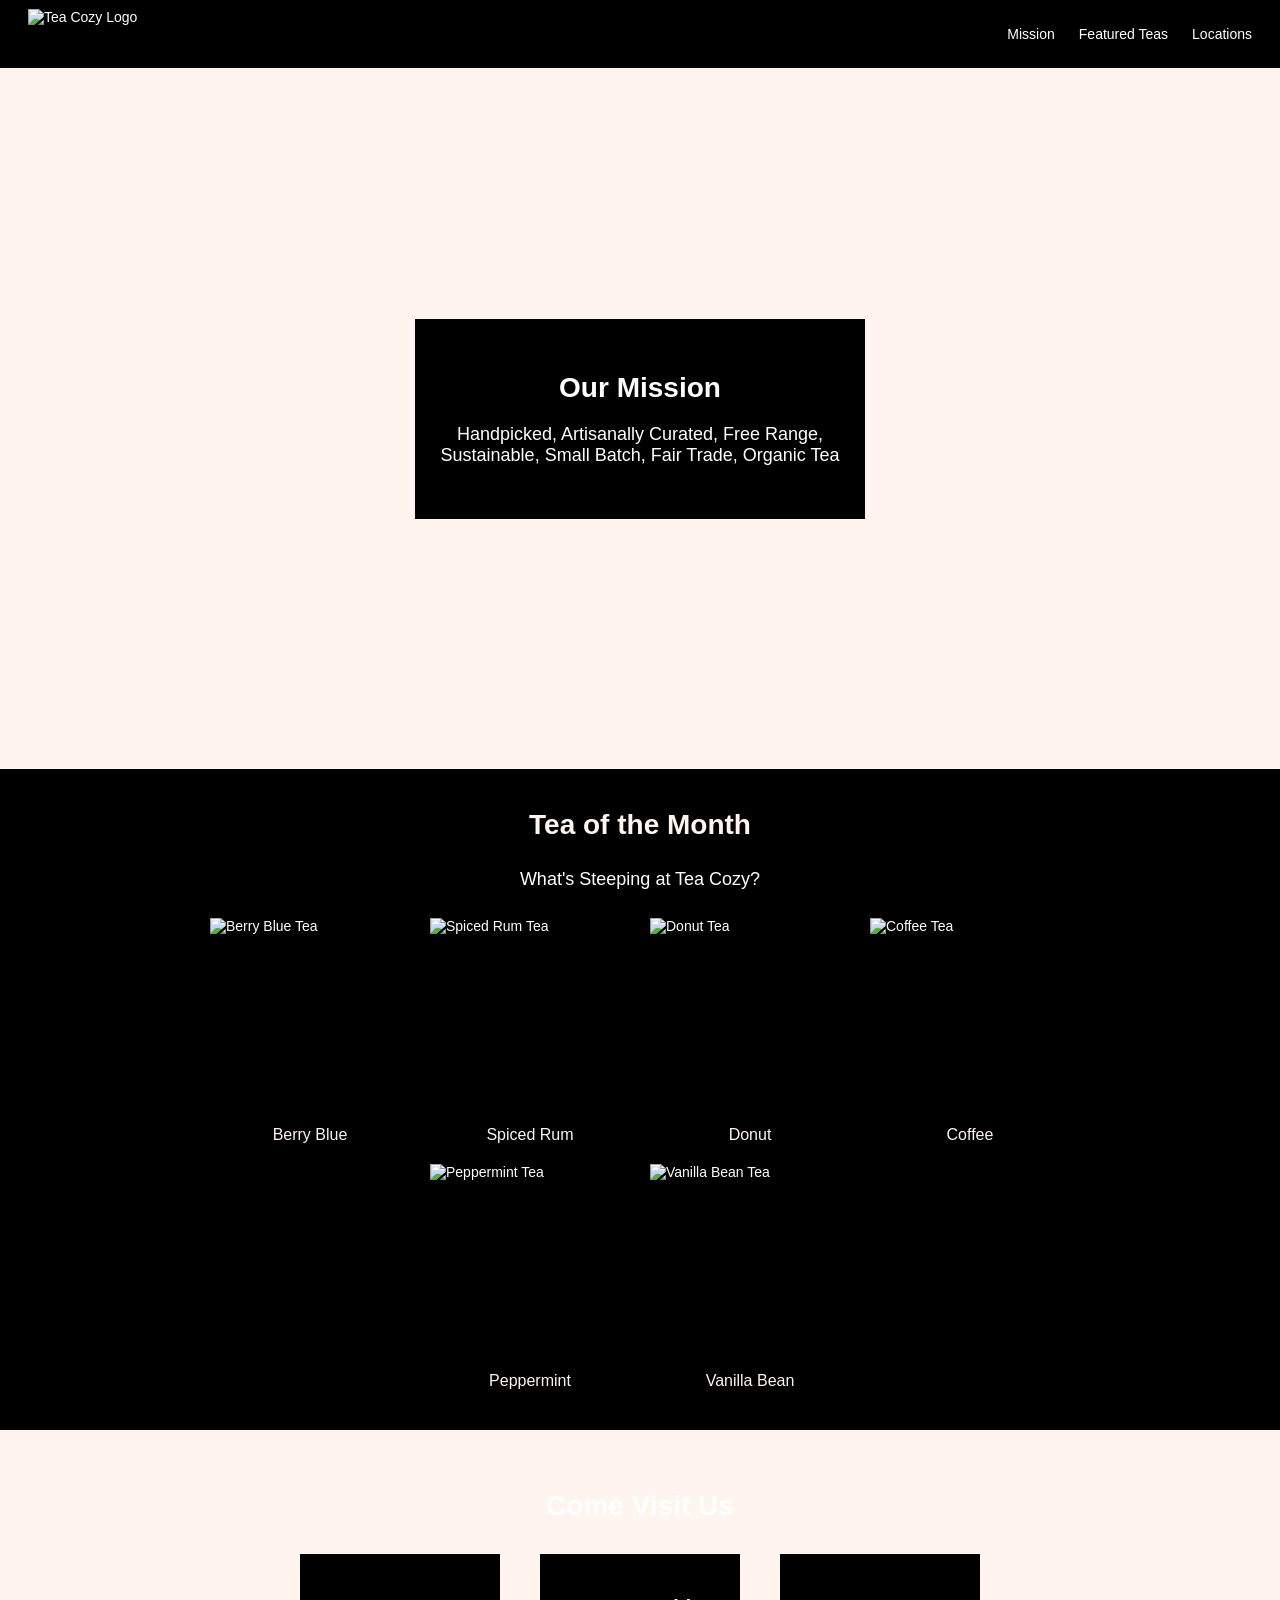
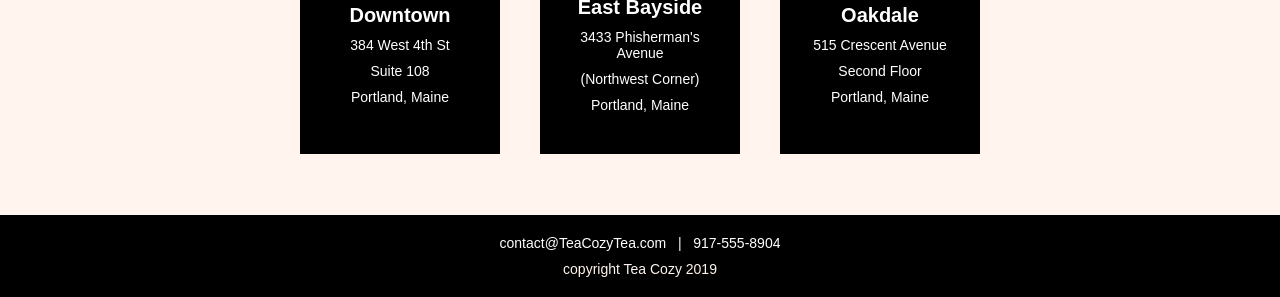
==== index.html @ 8abfe2a5 "Build out Tea Cozy static site Add full HTML structure and CSS styling: - Fixed nav header with logo" ====
<!DOCTYPE html>
<html lang="en">
  <head>
    <meta charset="UTF-8" />
    <meta name="viewport" content="width=device-width, initial-scale=1.0" />
    <title>Tea Cozy</title>
    <link rel="stylesheet" href="content/css/index.css" />
  </head>
  <body>
    <!-- Header / Nav -->
    <header>
      <nav>
        <img src="https://content.codecademy.com/courses/freelance-1/unit-4/img-tea-cozy-logo.png" alt="Tea Cozy Logo" class="logo" />
        <ul>
          <li><a href="#mission">Mission</a></li>
          <li><a href="#featured-teas">Featured Teas</a></li>
          <li><a href="#locations">Locations</a></li>
        </ul>
      </nav>
    </header>

    <!-- Main content -->
    <main>
      <!-- Mission section -->
      <section id="mission">
        <div class="mission-content">
          <h2>Our Mission</h2>
          <h3>Handpicked, Artisanally Curated, Free Range, Sustainable, Small Batch, Fair Trade, Organic Tea</h3>
        </div>
      </section>

      <!-- Featured Teas section -->
      <section id="featured-teas">
        <h2>Tea of the Month</h2>
        <h3>What's Steeping at Tea Cozy?</h3>
        <div class="tea-grid">
          <figure>
            <img src="https://content.codecademy.com/courses/freelance-1/unit-4/img-berryblue.jpg" alt="Berry Blue Tea" />
            <figcaption>Berry Blue</figcaption>
          </figure>
          <figure>
            <img src="https://content.codecademy.com/courses/freelance-1/unit-4/img-spiced-rum.jpg" alt="Spiced Rum Tea" />
            <figcaption>Spiced Rum</figcaption>
          </figure>
          <figure>
            <img src="https://content.codecademy.com/courses/freelance-1/unit-4/img-donut.jpg" alt="Donut Tea" />
            <figcaption>Donut</figcaption>
          </figure>
          <figure>
            <img src="https://content.codecademy.com/courses/freelance-1/unit-4/img-coffee.jpg" alt="Coffee Tea" />
            <figcaption>Coffee</figcaption>
          </figure>
          <figure>
            <img src="https://content.codecademy.com/courses/freelance-1/unit-4/img-peppermint.jpg" alt="Peppermint Tea" />
            <figcaption>Peppermint</figcaption>
          </figure>
          <figure>
            <img src="https://content.codecademy.com/courses/freelance-1/unit-4/img-vanilla-bean.jpg" alt="Vanilla Bean Tea" />
            <figcaption>Vanilla Bean</figcaption>
          </figure>
        </div>
      </section>

      <!-- Locations section -->
      <section id="locations">
        <h2>Come Visit Us</h2>
        <div class="locations-grid">
          <div class="location">
            <h3>Downtown</h3>
            <p>384 West 4th St</p>
            <p>Suite 108</p>
            <p>Portland, Maine</p>
          </div>
          <div class="location">
            <h3>East Bayside</h3>
            <p>3433 Phisherman's Avenue</p>
            <p>(Northwest Corner)</p>
            <p>Portland, Maine</p>
          </div>
          <div class="location">
            <h3>Oakdale</h3>
            <p>515 Crescent Avenue</p>
            <p>Second Floor</p>
            <p>Portland, Maine</p>
          </div>
        </div>
      </section>
    </main>

    <!-- Footer -->
    <footer>
      <p>
        <a href="#">contact@TeaCozyTea.com</a>
        &nbsp;&nbsp;|&nbsp;&nbsp;
        <a href="#">917-555-8904</a>
      </p>
      <p>copyright Tea Cozy 2019</p>
    </footer>
  </body>
</html>
---- content/css/index.css ----
/* ===== Reset & Base ===== */
* {
  box-sizing: border-box;
  margin: 0;
  padding: 0;
}

body {
  background-color: seashell;
  color: white;
  font-family: Helvetica, Arial, sans-serif;
  font-size: 14px;
}

a {
  color: white;
  text-decoration: none;
}

a:hover {
  text-decoration: underline;
}

h1, h2 {
  font-size: 28px;
}

h3 {
  font-size: 18px;
  font-weight: normal;
}

/* ===== Header & Nav ===== */
header {
  background-color: black;
  border-bottom: 1px solid seashell;
  display: flex;
  align-items: center;
  justify-content: space-between;
  height: 69px;
  padding: 0 28px;
  position: fixed;
  top: 0;
  width: 100%;
  z-index: 100;
}

header nav {
  display: flex;
  align-items: center;
  justify-content: space-between;
  width: 100%;
}

.logo {
  height: 50px;
}

header nav ul {
  display: flex;
  gap: 24px;
  list-style: none;
}

/* ===== Mission Section ===== */
#mission {
  background-image: url("https://content.codecademy.com/courses/freelance-1/unit-4/img-mission-background.jpg");
  background-size: cover;
  background-position: center;
  display: flex;
  align-items: center;
  justify-content: center;
  margin-top: 69px;
  height: 700px;
}

.mission-content {
  background-color: black;
  display: flex;
  flex-direction: column;
  align-items: center;
  justify-content: center;
  gap: 20px;
  height: 200px;
  width: 450px;
  text-align: center;
  padding: 24px;
}

/* ===== Featured Teas Section ===== */
#featured-teas {
  background-color: black;
  display: flex;
  flex-direction: column;
  align-items: center;
  gap: 28px;
  padding: 40px 0;
}

#featured-teas h2 {
  color: seashell;
}

.tea-grid {
  display: flex;
  flex-wrap: wrap;
  gap: 20px;
  justify-content: center;
  max-width: 960px;
}

.tea-grid figure {
  display: flex;
  flex-direction: column;
  align-items: center;
  gap: 8px;
}

.tea-grid img {
  width: 200px;
  height: 200px;
  object-fit: cover;
}

.tea-grid figcaption {
  color: seashell;
  font-size: 16px;
}

/* ===== Locations Section ===== */
#locations {
  background-image: url("https://content.codecademy.com/courses/freelance-1/unit-4/img-locations-background.jpg");
  background-size: cover;
  background-position: center;
  display: flex;
  flex-direction: column;
  align-items: center;
  justify-content: center;
  gap: 32px;
  padding: 60px 0;
}

#locations h2 {
  color: white;
}

.locations-grid {
  display: flex;
  gap: 40px;
  flex-wrap: wrap;
  justify-content: center;
}

.location {
  background-color: black;
  display: flex;
  flex-direction: column;
  align-items: center;
  justify-content: center;
  gap: 10px;
  width: 200px;
  height: 200px;
  text-align: center;
  padding: 16px;
}

.location h3 {
  font-size: 20px;
  font-weight: bold;
}

/* ===== Footer ===== */
footer {
  background-color: black;
  border-top: 1px solid seashell;
  color: seashell;
  display: flex;
  flex-direction: column;
  align-items: center;
  gap: 10px;
  padding: 20px 0;
  text-align: center;
}
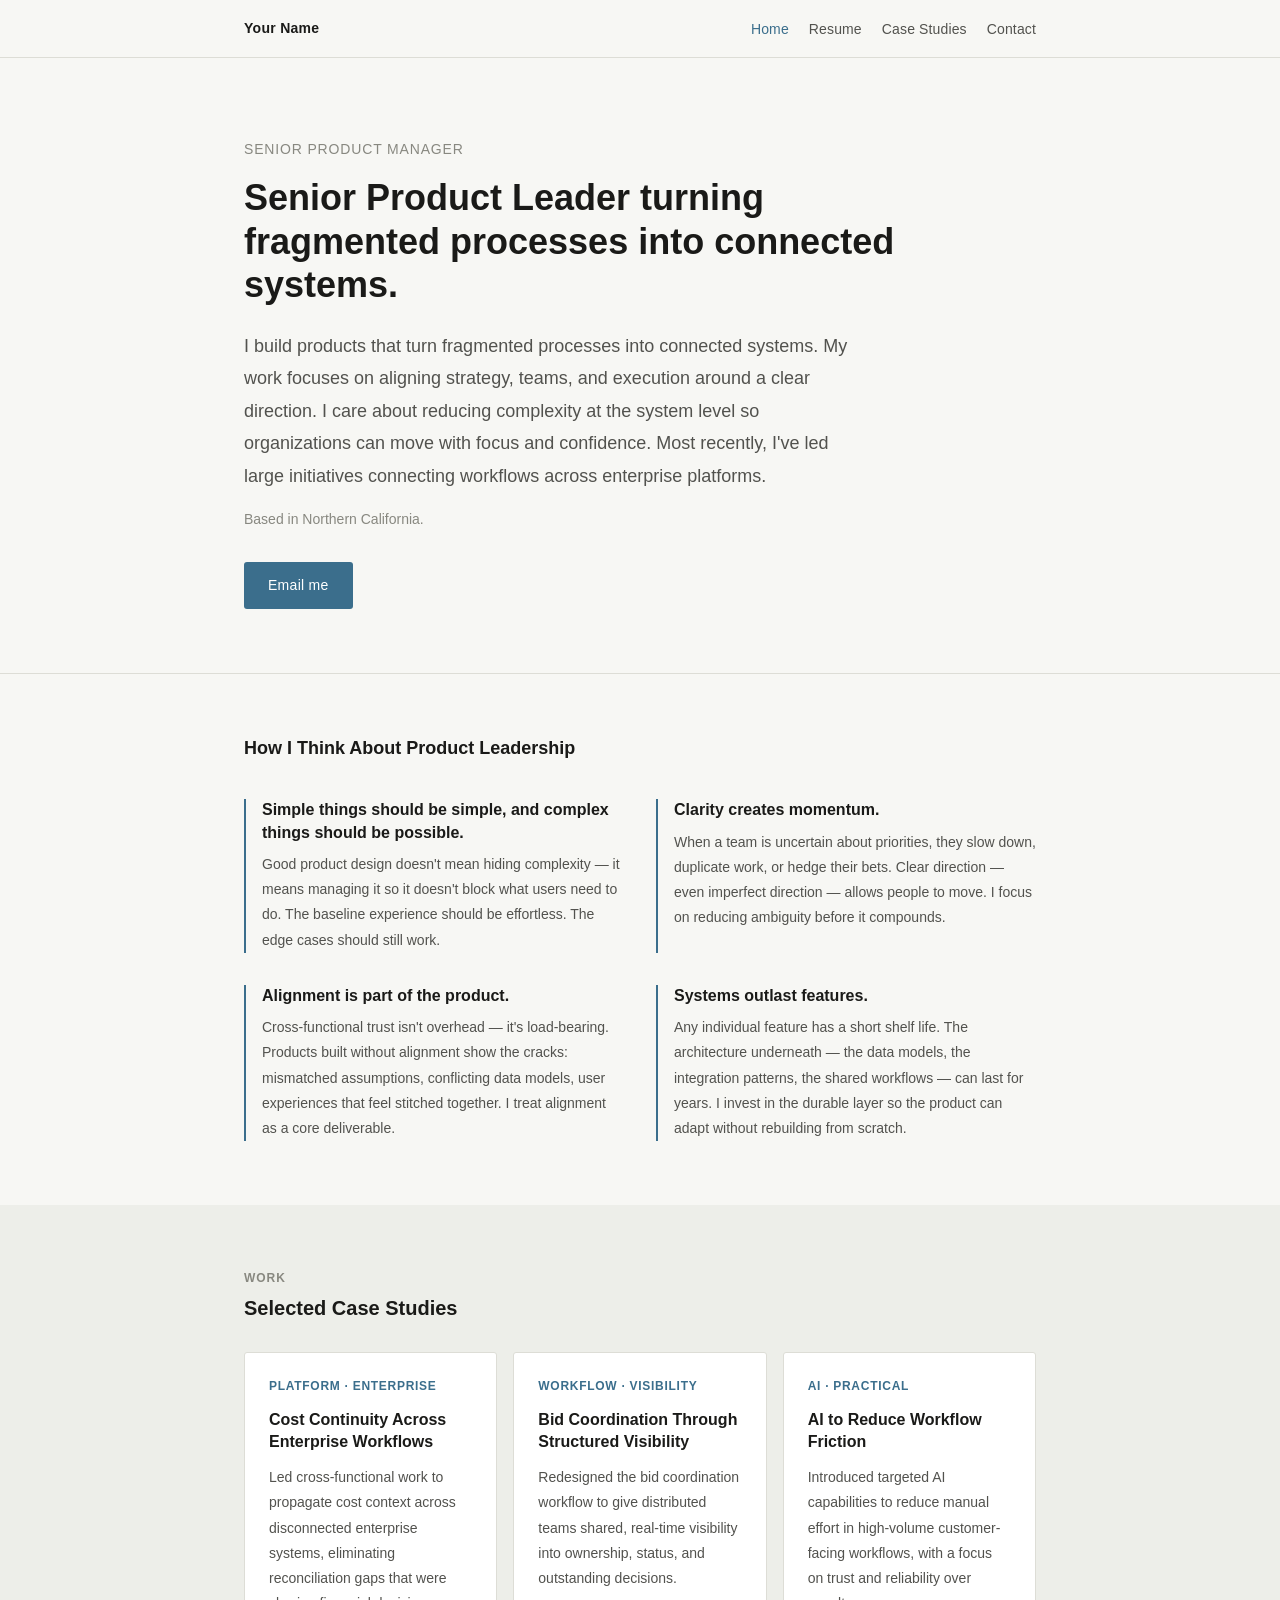
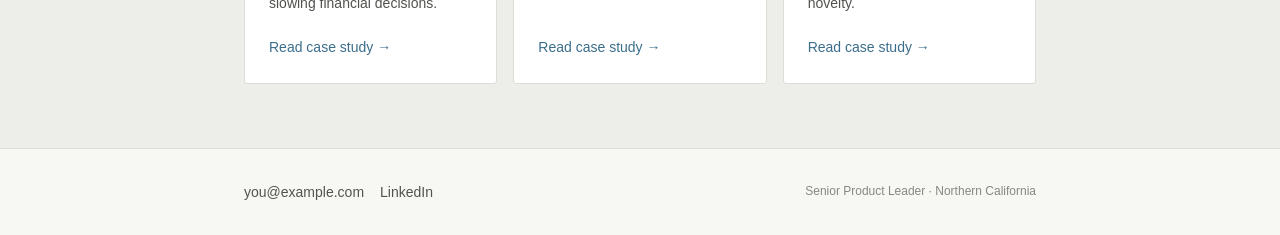
==== commit 3d977520: "Build complete static personal site for senior product leader Replaces placeholder scaffolding with " ====
--- a/index.html
+++ b/index.html
@@ -1,100 +1,170 @@
 <!DOCTYPE html>
 <html lang="en">
-  <head>
-    <meta charset="UTF-8" />
-    <meta name="viewport" content="width=device-width, initial-scale=1.0" />
-    <title>Tea Cozy</title>
-    <link rel="stylesheet" href="content/css/index.css" />
-  </head>
-  <body>
-    <!-- Header / Nav -->
-    <header>
-      <nav>
-        <img src="https://content.codecademy.com/courses/freelance-1/unit-4/img-tea-cozy-logo.png" alt="Tea Cozy Logo" class="logo" />
-        <ul>
-          <li><a href="#mission">Mission</a></li>
-          <li><a href="#featured-teas">Featured Teas</a></li>
-          <li><a href="#locations">Locations</a></li>
-        </ul>
-      </nav>
-    </header>
+<head>
+  <meta charset="UTF-8" />
+  <meta name="viewport" content="width=device-width, initial-scale=1.0" />
 
-    <!-- Main content -->
-    <main>
-      <!-- Mission section -->
-      <section id="mission">
-        <div class="mission-content">
-          <h2>Our Mission</h2>
-          <h3>Handpicked, Artisanally Curated, Free Range, Sustainable, Small Batch, Fair Trade, Organic Tea</h3>
+  <title>Your Name — Senior Product Leader</title>
+  <meta name="description" content="Senior Product Manager based in Northern California, turning fragmented processes into connected systems. Open to Senior Director and Group PM opportunities." />
+
+  <!-- Open Graph -->
+  <meta property="og:type"        content="website" />
+  <meta property="og:title"       content="Your Name — Senior Product Leader" />
+  <meta property="og:description" content="Senior Product Manager turning fragmented processes into connected systems. Based in Northern California." />
+  <meta property="og:url"         content="https://example.com/" />
+  <meta property="og:image"       content="https://example.com/assets/og-image.png" />
+
+  <!-- Favicon placeholder — replace with real .ico -->
+  <link rel="icon" href="assets/favicon.ico" type="image/x-icon" />
+
+  <link rel="stylesheet" href="styles.css" />
+</head>
+<body>
+
+  <!-- ===== NAV ===== -->
+  <nav class="site-nav" aria-label="Main navigation">
+    <div class="site-nav__inner">
+      <a href="index.html" class="site-nav__brand">Your Name</a>
+      <ul class="site-nav__links" role="list">
+        <li><a href="index.html"       aria-current="page">Home</a></li>
+        <li><a href="resume/">Resume</a></li>
+        <li><a href="case-studies/">Case Studies</a></li>
+        <li><a href="contact/">Contact</a></li>
+      </ul>
+    </div>
+  </nav>
+
+  <div class="page-body">
+
+    <!-- ===== HERO ===== -->
+    <section class="hero" aria-labelledby="hero-headline">
+      <div class="container">
+        <p class="hero__eyebrow">Senior Product Manager</p>
+        <h1 class="hero__headline" id="hero-headline">
+          Senior Product Leader turning fragmented processes into connected systems.
+        </h1>
+        <p class="hero__summary">
+          I build products that turn fragmented processes into connected systems.
+          My work focuses on aligning strategy, teams, and execution around a clear direction.
+          I care about reducing complexity at the system level so organizations can move with
+          focus and confidence. Most recently, I've led large initiatives connecting workflows
+          across enterprise platforms.
+        </p>
+        <p class="hero__location">Based in Northern California.</p>
+        <a href="mailto:you@example.com" class="hero__cta">Email me</a>
+      </div>
+    </section>
+
+    <!-- ===== LEADERSHIP PRINCIPLES ===== -->
+    <section class="principles" aria-labelledby="principles-heading">
+      <div class="container">
+        <h2 class="principles__title" id="principles-heading">
+          How I Think About Product Leadership
+        </h2>
+        <div class="principles__grid">
+
+          <article class="principle">
+            <h3 class="principle__heading">
+              Simple things should be simple, and complex things should be possible.
+            </h3>
+            <p class="principle__body">
+              Good product design doesn't mean hiding complexity — it means managing it
+              so it doesn't block what users need to do. The baseline experience should
+              be effortless. The edge cases should still work.
+            </p>
+          </article>
+
+          <article class="principle">
+            <h3 class="principle__heading">Clarity creates momentum.</h3>
+            <p class="principle__body">
+              When a team is uncertain about priorities, they slow down, duplicate work,
+              or hedge their bets. Clear direction — even imperfect direction — allows
+              people to move. I focus on reducing ambiguity before it compounds.
+            </p>
+          </article>
+
+          <article class="principle">
+            <h3 class="principle__heading">Alignment is part of the product.</h3>
+            <p class="principle__body">
+              Cross-functional trust isn't overhead — it's load-bearing. Products built
+              without alignment show the cracks: mismatched assumptions, conflicting data
+              models, user experiences that feel stitched together. I treat alignment as
+              a core deliverable.
+            </p>
+          </article>
+
+          <article class="principle">
+            <h3 class="principle__heading">Systems outlast features.</h3>
+            <p class="principle__body">
+              Any individual feature has a short shelf life. The architecture underneath —
+              the data models, the integration patterns, the shared workflows — can last
+              for years. I invest in the durable layer so the product can adapt without
+              rebuilding from scratch.
+            </p>
+          </article>
+
         </div>
-      </section>
+      </div>
+    </section>
 
-      <!-- Featured Teas section -->
-      <section id="featured-teas">
-        <h2>Tea of the Month</h2>
-        <h3>What's Steeping at Tea Cozy?</h3>
-        <div class="tea-grid">
-          <figure>
-            <img src="https://content.codecademy.com/courses/freelance-1/unit-4/img-berryblue.jpg" alt="Berry Blue Tea" />
-            <figcaption>Berry Blue</figcaption>
-          </figure>
-          <figure>
-            <img src="https://content.codecademy.com/courses/freelance-1/unit-4/img-spiced-rum.jpg" alt="Spiced Rum Tea" />
-            <figcaption>Spiced Rum</figcaption>
-          </figure>
-          <figure>
-            <img src="https://content.codecademy.com/courses/freelance-1/unit-4/img-donut.jpg" alt="Donut Tea" />
-            <figcaption>Donut</figcaption>
-          </figure>
-          <figure>
-            <img src="https://content.codecademy.com/courses/freelance-1/unit-4/img-coffee.jpg" alt="Coffee Tea" />
-            <figcaption>Coffee</figcaption>
-          </figure>
-          <figure>
-            <img src="https://content.codecademy.com/courses/freelance-1/unit-4/img-peppermint.jpg" alt="Peppermint Tea" />
-            <figcaption>Peppermint</figcaption>
-          </figure>
-          <figure>
-            <img src="https://content.codecademy.com/courses/freelance-1/unit-4/img-vanilla-bean.jpg" alt="Vanilla Bean Tea" />
-            <figcaption>Vanilla Bean</figcaption>
-          </figure>
+    <!-- ===== CASE STUDIES PREVIEW ===== -->
+    <section class="case-studies-preview" aria-labelledby="work-heading">
+      <div class="container">
+        <header class="section-header">
+          <p class="section-label">Work</p>
+          <h2 class="section-title" id="work-heading">Selected Case Studies</h2>
+        </header>
+        <div class="cards-grid">
+
+          <article class="card">
+            <p class="card__tag">Platform · Enterprise</p>
+            <h3 class="card__title">Cost Continuity Across Enterprise Workflows</h3>
+            <p class="card__summary">
+              Led cross-functional work to propagate cost context across disconnected
+              enterprise systems, eliminating reconciliation gaps that were slowing
+              financial decisions.
+            </p>
+            <a href="case-studies/cost-continuity/" class="card__link">Read case study →</a>
+          </article>
+
+          <article class="card">
+            <p class="card__tag">Workflow · Visibility</p>
+            <h3 class="card__title">Bid Coordination Through Structured Visibility</h3>
+            <p class="card__summary">
+              Redesigned the bid coordination workflow to give distributed teams
+              shared, real-time visibility into ownership, status, and outstanding
+              decisions.
+            </p>
+            <a href="case-studies/bid-coordination/" class="card__link">Read case study →</a>
+          </article>
+
+          <article class="card">
+            <p class="card__tag">AI · Practical</p>
+            <h3 class="card__title">AI to Reduce Workflow Friction</h3>
+            <p class="card__summary">
+              Introduced targeted AI capabilities to reduce manual effort in
+              high-volume customer-facing workflows, with a focus on trust and
+              reliability over novelty.
+            </p>
+            <a href="case-studies/ai-workflow-friction/" class="card__link">Read case study →</a>
+          </article>
+
         </div>
-      </section>
+      </div>
+    </section>
 
-      <!-- Locations section -->
-      <section id="locations">
-        <h2>Come Visit Us</h2>
-        <div class="locations-grid">
-          <div class="location">
-            <h3>Downtown</h3>
-            <p>384 West 4th St</p>
-            <p>Suite 108</p>
-            <p>Portland, Maine</p>
-          </div>
-          <div class="location">
-            <h3>East Bayside</h3>
-            <p>3433 Phisherman's Avenue</p>
-            <p>(Northwest Corner)</p>
-            <p>Portland, Maine</p>
-          </div>
-          <div class="location">
-            <h3>Oakdale</h3>
-            <p>515 Crescent Avenue</p>
-            <p>Second Floor</p>
-            <p>Portland, Maine</p>
-          </div>
+    <!-- ===== FOOTER ===== -->
+    <footer class="site-footer">
+      <div class="site-footer__inner">
+        <div class="site-footer__links">
+          <a href="mailto:you@example.com">you@example.com</a>
+          <a href="https://linkedin.com/in/your-profile"
+             target="_blank" rel="noopener noreferrer">LinkedIn</a>
         </div>
-      </section>
-    </main>
+        <p class="site-footer__meta">Senior Product Leader · Northern California</p>
+      </div>
+    </footer>
 
-    <!-- Footer -->
-    <footer>
-      <p>
-        <a href="#">contact@TeaCozyTea.com</a>
-        &nbsp;&nbsp;|&nbsp;&nbsp;
-        <a href="#">917-555-8904</a>
-      </p>
-      <p>copyright Tea Cozy 2019</p>
-    </footer>
-  </body>
+  </div><!-- /.page-body -->
+</body>
 </html>
--- a/styles.css
+++ b/styles.css
@@ -0,0 +1,821 @@
+/* ============================================================
+   DESIGN SYSTEM — CUSTOM PROPERTIES
+   ============================================================ */
+:root {
+  /* Colors */
+  --color-bg:          #F7F7F4;
+  --color-bg-alt:      #EDEEE9;
+  --color-bg-card:     #FFFFFF;
+  --color-text:        #1A1A18;
+  --color-text-sec:    #52524E;
+  --color-text-muted:  #888880;
+  --color-accent:      #3B6E8C;
+  --color-accent-dark: #2C5470;
+  --color-border:      #DDDDD6;
+  --color-border-str:  #BBBBB2;
+
+  /* Typography */
+  --font: -apple-system, BlinkMacSystemFont, 'Segoe UI', Roboto,
+          'Helvetica Neue', Arial, sans-serif;
+
+  --text-xs:   0.75rem;
+  --text-sm:   0.875rem;
+  --text-base: 1rem;
+  --text-lg:   1.125rem;
+  --text-xl:   1.25rem;
+  --text-2xl:  1.5rem;
+  --text-3xl:  1.875rem;
+  --text-4xl:  2.25rem;
+
+  --leading-tight:   1.2;
+  --leading-snug:    1.4;
+  --leading-base:    1.6;
+  --leading-loose:   1.8;
+
+  /* Spacing */
+  --sp-1:  0.25rem;
+  --sp-2:  0.5rem;
+  --sp-3:  0.75rem;
+  --sp-4:  1rem;
+  --sp-5:  1.25rem;
+  --sp-6:  1.5rem;
+  --sp-8:  2rem;
+  --sp-10: 2.5rem;
+  --sp-12: 3rem;
+  --sp-16: 4rem;
+  --sp-20: 5rem;
+
+  /* Layout */
+  --max-w:    840px;
+  --nav-h:    58px;
+  --radius:   3px;
+  --trans:    140ms ease;
+}
+
+/* ============================================================
+   RESET & BASE
+   ============================================================ */
+*, *::before, *::after {
+  box-sizing: border-box;
+  margin: 0;
+  padding: 0;
+}
+
+html {
+  -webkit-text-size-adjust: 100%;
+  scroll-behavior: smooth;
+}
+
+body {
+  background-color: var(--color-bg);
+  color: var(--color-text);
+  font-family: var(--font);
+  font-size: var(--text-base);
+  line-height: var(--leading-base);
+  -webkit-font-smoothing: antialiased;
+  -moz-osx-font-smoothing: grayscale;
+}
+
+img, svg { display: block; max-width: 100%; }
+
+a {
+  color: var(--color-accent);
+  text-decoration: none;
+  transition: color var(--trans);
+}
+a:hover { color: var(--color-accent-dark); text-decoration: underline; }
+a:focus-visible {
+  outline: 2px solid var(--color-accent);
+  outline-offset: 3px;
+  border-radius: 2px;
+}
+
+h1, h2, h3, h4 {
+  font-weight: 600;
+  line-height: var(--leading-tight);
+  color: var(--color-text);
+}
+h1 { font-size: var(--text-3xl); }
+h2 { font-size: var(--text-2xl); }
+h3 { font-size: var(--text-xl); }
+h4 { font-size: var(--text-base); font-weight: 500; }
+
+p {
+  color: var(--color-text-sec);
+  line-height: var(--leading-loose);
+}
+
+/* ============================================================
+   LAYOUT UTILITIES
+   ============================================================ */
+.container {
+  max-width: var(--max-w);
+  margin-inline: auto;
+  padding-inline: var(--sp-6);
+}
+
+/* ============================================================
+   NAVIGATION
+   ============================================================ */
+.site-nav {
+  position: fixed;
+  inset: 0 0 auto 0;
+  z-index: 100;
+  height: var(--nav-h);
+  background-color: var(--color-bg);
+  border-bottom: 1px solid var(--color-border);
+  display: flex;
+  align-items: center;
+}
+
+.site-nav__inner {
+  max-width: var(--max-w);
+  margin-inline: auto;
+  padding-inline: var(--sp-6);
+  width: 100%;
+  display: flex;
+  align-items: center;
+  justify-content: space-between;
+  gap: var(--sp-6);
+}
+
+.site-nav__brand {
+  font-size: var(--text-sm);
+  font-weight: 600;
+  color: var(--color-text);
+  text-decoration: none;
+  letter-spacing: 0.02em;
+  white-space: nowrap;
+  flex-shrink: 0;
+}
+.site-nav__brand:hover { color: var(--color-accent); text-decoration: none; }
+
+.site-nav__links {
+  display: flex;
+  gap: var(--sp-5);
+  list-style: none;
+  flex-wrap: wrap;
+}
+.site-nav__links a {
+  font-size: var(--text-sm);
+  color: var(--color-text-sec);
+  text-decoration: none;
+  letter-spacing: 0.01em;
+  transition: color var(--trans);
+}
+.site-nav__links a:hover,
+.site-nav__links a[aria-current="page"] {
+  color: var(--color-accent);
+  text-decoration: none;
+}
+.site-nav__links a[aria-current="page"] { font-weight: 500; }
+
+/* ============================================================
+   PAGE BODY
+   ============================================================ */
+.page-body { padding-top: var(--nav-h); }
+
+/* ============================================================
+   HERO
+   ============================================================ */
+.hero {
+  padding-block: var(--sp-20) var(--sp-16);
+  border-bottom: 1px solid var(--color-border);
+}
+
+.hero__eyebrow {
+  font-size: var(--text-sm);
+  color: var(--color-text-muted);
+  letter-spacing: 0.06em;
+  text-transform: uppercase;
+  margin-bottom: var(--sp-4);
+  line-height: var(--leading-base);
+}
+
+.hero__headline {
+  font-size: clamp(var(--text-2xl), 5vw, var(--text-4xl));
+  font-weight: 600;
+  line-height: var(--leading-tight);
+  color: var(--color-text);
+  max-width: 680px;
+  margin-bottom: var(--sp-6);
+}
+
+.hero__summary {
+  font-size: var(--text-lg);
+  color: var(--color-text-sec);
+  max-width: 620px;
+  line-height: var(--leading-loose);
+  margin-bottom: var(--sp-4);
+}
+
+.hero__location {
+  font-size: var(--text-sm);
+  color: var(--color-text-muted);
+  margin-bottom: var(--sp-8);
+  line-height: var(--leading-base);
+}
+
+.hero__cta {
+  display: inline-flex;
+  align-items: center;
+  background-color: var(--color-accent);
+  color: #fff;
+  font-size: var(--text-sm);
+  font-weight: 500;
+  padding: var(--sp-3) var(--sp-6);
+  border-radius: var(--radius);
+  text-decoration: none;
+  transition: background-color var(--trans);
+  letter-spacing: 0.02em;
+}
+.hero__cta:hover {
+  background-color: var(--color-accent-dark);
+  color: #fff;
+  text-decoration: none;
+}
+
+/* ============================================================
+   PRINCIPLES
+   ============================================================ */
+.principles {
+  padding-block: var(--sp-16);
+}
+
+.principles__title {
+  font-size: var(--text-lg);
+  font-weight: 600;
+  color: var(--color-text);
+  margin-bottom: var(--sp-10);
+}
+
+.principles__grid {
+  display: grid;
+  grid-template-columns: 1fr;
+  gap: var(--sp-8);
+}
+@media (min-width: 600px) {
+  .principles__grid { grid-template-columns: 1fr 1fr; }
+}
+
+.principle {
+  padding-left: var(--sp-4);
+  border-left: 2px solid var(--color-accent);
+}
+
+.principle__heading {
+  font-size: var(--text-base);
+  font-weight: 600;
+  color: var(--color-text);
+  margin-bottom: var(--sp-2);
+  line-height: var(--leading-snug);
+}
+
+.principle__body {
+  font-size: var(--text-sm);
+  color: var(--color-text-sec);
+  line-height: var(--leading-loose);
+}
+
+/* ============================================================
+   SECTION SHARED
+   ============================================================ */
+.section-label {
+  font-size: var(--text-xs);
+  font-weight: 600;
+  color: var(--color-text-muted);
+  letter-spacing: 0.08em;
+  text-transform: uppercase;
+  margin-bottom: var(--sp-2);
+  line-height: var(--leading-base);
+}
+
+.section-title {
+  font-size: var(--text-xl);
+  font-weight: 600;
+  color: var(--color-text);
+}
+
+/* ============================================================
+   CASE STUDY CARDS (home preview)
+   ============================================================ */
+.case-studies-preview {
+  padding-block: var(--sp-16);
+  background-color: var(--color-bg-alt);
+}
+
+.section-header { margin-bottom: var(--sp-8); }
+
+.cards-grid {
+  display: grid;
+  grid-template-columns: 1fr;
+  gap: var(--sp-4);
+}
+@media (min-width: 680px) {
+  .cards-grid { grid-template-columns: repeat(3, 1fr); }
+}
+
+.card {
+  background-color: var(--color-bg-card);
+  border: 1px solid var(--color-border);
+  border-radius: var(--radius);
+  padding: var(--sp-6);
+  display: flex;
+  flex-direction: column;
+  gap: var(--sp-3);
+  transition: border-color var(--trans), box-shadow var(--trans);
+}
+.card:hover {
+  border-color: var(--color-border-str);
+  box-shadow: 0 2px 8px rgba(0, 0, 0, 0.06);
+}
+
+.card__tag {
+  font-size: var(--text-xs);
+  font-weight: 600;
+  color: var(--color-accent);
+  letter-spacing: 0.06em;
+  text-transform: uppercase;
+  line-height: var(--leading-base);
+}
+
+.card__title {
+  font-size: var(--text-base);
+  font-weight: 600;
+  color: var(--color-text);
+  line-height: var(--leading-snug);
+}
+
+.card__summary {
+  font-size: var(--text-sm);
+  color: var(--color-text-sec);
+  line-height: var(--leading-loose);
+  flex-grow: 1;
+}
+
+.card__link {
+  font-size: var(--text-sm);
+  font-weight: 500;
+  color: var(--color-accent);
+  text-decoration: none;
+  margin-top: var(--sp-2);
+  display: inline-flex;
+  align-items: center;
+  gap: var(--sp-1);
+}
+.card__link:hover { color: var(--color-accent-dark); text-decoration: underline; }
+
+/* ============================================================
+   FOOTER
+   ============================================================ */
+.site-footer {
+  background-color: var(--color-bg);
+  border-top: 1px solid var(--color-border);
+  padding-block: var(--sp-8);
+}
+
+.site-footer__inner {
+  max-width: var(--max-w);
+  margin-inline: auto;
+  padding-inline: var(--sp-6);
+  display: flex;
+  flex-direction: column;
+  gap: var(--sp-3);
+}
+@media (min-width: 600px) {
+  .site-footer__inner {
+    flex-direction: row;
+    align-items: center;
+    justify-content: space-between;
+  }
+}
+
+.site-footer__links {
+  display: flex;
+  flex-wrap: wrap;
+  gap: var(--sp-4);
+  align-items: center;
+}
+.site-footer__links a {
+  font-size: var(--text-sm);
+  color: var(--color-text-sec);
+}
+.site-footer__links a:hover { color: var(--color-accent); }
+
+.site-footer__meta {
+  font-size: var(--text-xs);
+  color: var(--color-text-muted);
+  line-height: var(--leading-base);
+}
+
+/* ============================================================
+   PAGE HEADER (shared across interior pages)
+   ============================================================ */
+.page-header {
+  padding-block: var(--sp-12) var(--sp-8);
+  border-bottom: 1px solid var(--color-border);
+}
+
+.page-header__label {
+  font-size: var(--text-xs);
+  font-weight: 600;
+  color: var(--color-text-muted);
+  letter-spacing: 0.08em;
+  text-transform: uppercase;
+  margin-bottom: var(--sp-2);
+  line-height: var(--leading-base);
+}
+
+.page-header__title {
+  font-size: clamp(var(--text-2xl), 4vw, var(--text-3xl));
+  font-weight: 600;
+  line-height: var(--leading-tight);
+  color: var(--color-text);
+  margin-bottom: var(--sp-3);
+}
+
+.page-header__sub {
+  font-size: var(--text-lg);
+  color: var(--color-text-sec);
+  max-width: 560px;
+  line-height: var(--leading-loose);
+}
+
+/* ============================================================
+   RESUME PAGE
+   ============================================================ */
+.resume { padding-block: var(--sp-12); }
+
+.resume-header {
+  padding-block: var(--sp-12) var(--sp-6);
+  border-bottom: 1px solid var(--color-border);
+}
+
+.resume-name {
+  font-size: var(--text-3xl);
+  font-weight: 600;
+  margin-bottom: var(--sp-1);
+}
+
+.resume-title {
+  font-size: var(--text-lg);
+  color: var(--color-text-sec);
+  font-weight: 400;
+  margin-bottom: var(--sp-1);
+}
+
+.resume-location {
+  font-size: var(--text-sm);
+  color: var(--color-text-muted);
+  margin-bottom: var(--sp-5);
+  line-height: var(--leading-base);
+}
+
+.resume-links {
+  display: flex;
+  flex-wrap: wrap;
+  gap: var(--sp-3);
+  align-items: center;
+}
+
+/* Buttons */
+.btn {
+  display: inline-flex;
+  align-items: center;
+  gap: var(--sp-2);
+  font-size: var(--text-sm);
+  font-weight: 500;
+  padding: var(--sp-2) var(--sp-4);
+  border-radius: var(--radius);
+  text-decoration: none;
+  transition: background-color var(--trans), color var(--trans),
+              border-color var(--trans);
+  cursor: pointer;
+  border: 1px solid transparent;
+  line-height: var(--leading-snug);
+}
+.btn--primary {
+  background-color: var(--color-accent);
+  color: #fff;
+  border-color: var(--color-accent);
+}
+.btn--primary:hover {
+  background-color: var(--color-accent-dark);
+  border-color: var(--color-accent-dark);
+  color: #fff;
+  text-decoration: none;
+}
+.btn--outline {
+  background-color: transparent;
+  color: var(--color-accent);
+  border-color: var(--color-accent);
+}
+.btn--outline:hover {
+  background-color: var(--color-accent);
+  color: #fff;
+  text-decoration: none;
+}
+
+/* Resume sections */
+.resume-section {
+  padding-block: var(--sp-8);
+  border-bottom: 1px solid var(--color-border);
+}
+.resume-section:last-child { border-bottom: none; }
+
+.resume-section__label {
+  font-size: var(--text-xs);
+  font-weight: 600;
+  color: var(--color-text-muted);
+  letter-spacing: 0.08em;
+  text-transform: uppercase;
+  margin-bottom: var(--sp-5);
+  line-height: var(--leading-base);
+}
+
+.resume-summary p {
+  font-size: var(--text-base);
+  color: var(--color-text-sec);
+  max-width: 640px;
+  line-height: var(--leading-loose);
+}
+
+/* Experience */
+.experience-item { margin-bottom: var(--sp-8); }
+.experience-item:last-child { margin-bottom: 0; }
+
+.experience-item__header {
+  display: flex;
+  justify-content: space-between;
+  align-items: flex-start;
+  flex-wrap: wrap;
+  gap: var(--sp-1);
+  margin-bottom: var(--sp-1);
+}
+
+.experience-item__company {
+  font-size: var(--text-base);
+  font-weight: 600;
+  color: var(--color-text);
+}
+
+.experience-item__dates {
+  font-size: var(--text-sm);
+  color: var(--color-text-muted);
+  white-space: nowrap;
+}
+
+.experience-item__role {
+  font-size: var(--text-sm);
+  font-weight: 500;
+  color: var(--color-text-sec);
+  margin-bottom: var(--sp-3);
+}
+
+.experience-item__bullets {
+  list-style: none;
+  display: flex;
+  flex-direction: column;
+  gap: var(--sp-2);
+}
+.experience-item__bullets li {
+  font-size: var(--text-sm);
+  color: var(--color-text-sec);
+  line-height: var(--leading-loose);
+  padding-left: var(--sp-5);
+  position: relative;
+}
+.experience-item__bullets li::before {
+  content: '—';
+  position: absolute;
+  left: 0;
+  color: var(--color-text-muted);
+}
+
+/* Impact list */
+.impact-list {
+  list-style: none;
+  display: flex;
+  flex-direction: column;
+  gap: var(--sp-3);
+  max-width: 640px;
+}
+.impact-list li {
+  font-size: var(--text-sm);
+  color: var(--color-text-sec);
+  line-height: var(--leading-loose);
+  padding-left: var(--sp-5);
+  position: relative;
+}
+.impact-list li::before {
+  content: '→';
+  position: absolute;
+  left: 0;
+  color: var(--color-accent);
+  font-weight: 500;
+}
+
+/* Skills */
+.skills-list {
+  display: flex;
+  flex-wrap: wrap;
+  gap: var(--sp-2);
+  list-style: none;
+}
+.skills-list li {
+  font-size: var(--text-sm);
+  color: var(--color-text-sec);
+  background-color: var(--color-bg-alt);
+  border: 1px solid var(--color-border);
+  border-radius: 2px;
+  padding: var(--sp-1) var(--sp-3);
+}
+
+/* Education */
+.education-item { margin-bottom: var(--sp-4); }
+.education-item:last-child { margin-bottom: 0; }
+.education-item__school {
+  font-size: var(--text-base);
+  font-weight: 600;
+  color: var(--color-text);
+}
+.education-item__degree {
+  font-size: var(--text-sm);
+  color: var(--color-text-sec);
+  line-height: var(--leading-base);
+}
+.education-item__year {
+  font-size: var(--text-sm);
+  color: var(--color-text-muted);
+}
+
+/* ============================================================
+   CASE STUDIES INDEX PAGE
+   ============================================================ */
+.case-studies-list {
+  padding-block: var(--sp-4) var(--sp-16);
+}
+
+.case-studies-item {
+  padding-block: var(--sp-8);
+  border-bottom: 1px solid var(--color-border);
+  display: grid;
+  gap: var(--sp-4);
+}
+@media (min-width: 600px) {
+  .case-studies-item {
+    grid-template-columns: 1fr auto;
+    align-items: start;
+  }
+}
+
+.case-studies-item__tag {
+  font-size: var(--text-xs);
+  font-weight: 600;
+  color: var(--color-accent);
+  letter-spacing: 0.06em;
+  text-transform: uppercase;
+  margin-bottom: var(--sp-2);
+  line-height: var(--leading-base);
+}
+
+.case-studies-item__title {
+  font-size: var(--text-xl);
+  font-weight: 600;
+  color: var(--color-text);
+  margin-bottom: var(--sp-3);
+  line-height: var(--leading-snug);
+}
+
+.case-studies-item__summary {
+  font-size: var(--text-base);
+  color: var(--color-text-sec);
+  max-width: 560px;
+  line-height: var(--leading-loose);
+  margin-bottom: var(--sp-4);
+}
+
+/* ============================================================
+   CASE STUDY DETAIL PAGE
+   ============================================================ */
+.case-study { padding-block: var(--sp-10) var(--sp-16); }
+
+.case-study__back {
+  display: inline-flex;
+  align-items: center;
+  gap: var(--sp-2);
+  font-size: var(--text-sm);
+  color: var(--color-text-sec);
+  text-decoration: none;
+  margin-bottom: var(--sp-10);
+  transition: color var(--trans);
+}
+.case-study__back:hover { color: var(--color-accent); text-decoration: none; }
+
+.case-study__tag {
+  font-size: var(--text-xs);
+  font-weight: 600;
+  color: var(--color-accent);
+  letter-spacing: 0.06em;
+  text-transform: uppercase;
+  margin-bottom: var(--sp-3);
+  line-height: var(--leading-base);
+}
+
+.case-study__title {
+  font-size: clamp(var(--text-2xl), 4vw, var(--text-3xl));
+  font-weight: 600;
+  line-height: var(--leading-tight);
+  margin-bottom: var(--sp-6);
+}
+
+.case-study__overview {
+  font-size: var(--text-lg);
+  color: var(--color-text-sec);
+  max-width: 620px;
+  line-height: var(--leading-loose);
+  padding-bottom: var(--sp-8);
+  border-bottom: 1px solid var(--color-border);
+  margin-bottom: var(--sp-10);
+}
+
+.case-study__section { margin-bottom: var(--sp-8); }
+
+.case-study__section-title {
+  font-size: var(--text-xs);
+  font-weight: 600;
+  color: var(--color-text-muted);
+  letter-spacing: 0.08em;
+  text-transform: uppercase;
+  margin-bottom: var(--sp-3);
+  line-height: var(--leading-base);
+}
+
+.case-study__section-body {
+  font-size: var(--text-base);
+  color: var(--color-text-sec);
+  max-width: 640px;
+  line-height: var(--leading-loose);
+}
+
+.case-study__outcome {
+  background-color: var(--color-bg-alt);
+  border-left: 3px solid var(--color-accent);
+  padding: var(--sp-6);
+  border-radius: 0 var(--radius) var(--radius) 0;
+}
+.case-study__outcome .case-study__section-title { margin-bottom: var(--sp-3); }
+.case-study__outcome .case-study__section-body { max-width: none; }
+
+/* ============================================================
+   CONTACT PAGE
+   ============================================================ */
+.contact-section { padding-block: var(--sp-16) var(--sp-12); }
+
+.contact-section__body {
+  font-size: var(--text-lg);
+  color: var(--color-text-sec);
+  max-width: 520px;
+  line-height: var(--leading-loose);
+  margin-bottom: var(--sp-10);
+}
+
+.contact-links {
+  display: flex;
+  flex-direction: column;
+  gap: var(--sp-6);
+}
+
+.contact-link__label {
+  font-size: var(--text-xs);
+  font-weight: 600;
+  color: var(--color-text-muted);
+  letter-spacing: 0.08em;
+  text-transform: uppercase;
+  margin-bottom: var(--sp-1);
+  line-height: var(--leading-base);
+}
+
+.contact-link__value {
+  font-size: var(--text-xl);
+  font-weight: 500;
+  color: var(--color-accent);
+  display: block;
+}
+.contact-link__value:hover { color: var(--color-accent-dark); text-decoration: underline; }
+
+/* ============================================================
+   PRINT — resume
+   ============================================================ */
+@media print {
+  .site-nav,
+  .site-footer,
+  .resume-links,
+  .btn { display: none !important; }
+
+  .page-body { padding-top: 0; }
+  body { font-size: 11pt; color: #000; background: #fff; }
+  a { color: #000; text-decoration: none; }
+  .resume { padding: 0; }
+  .resume-header { padding-top: 0; }
+}
